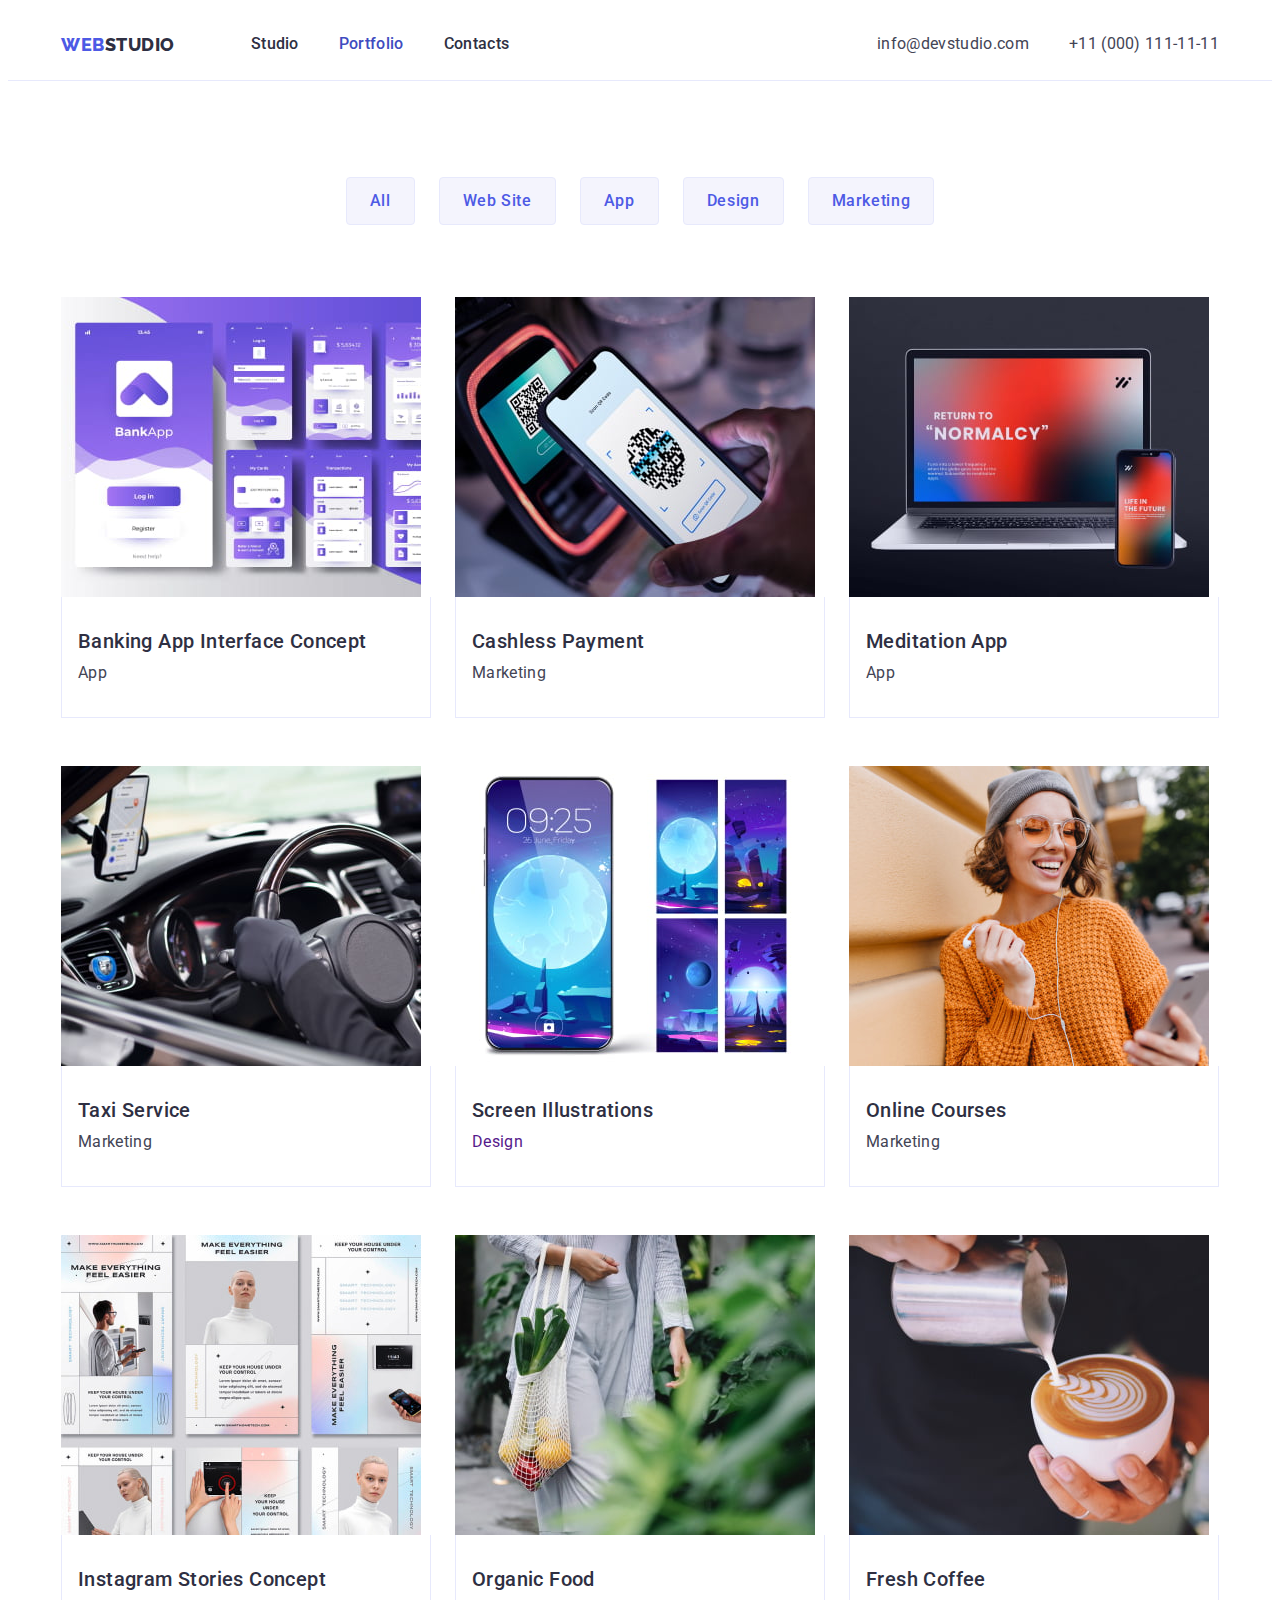
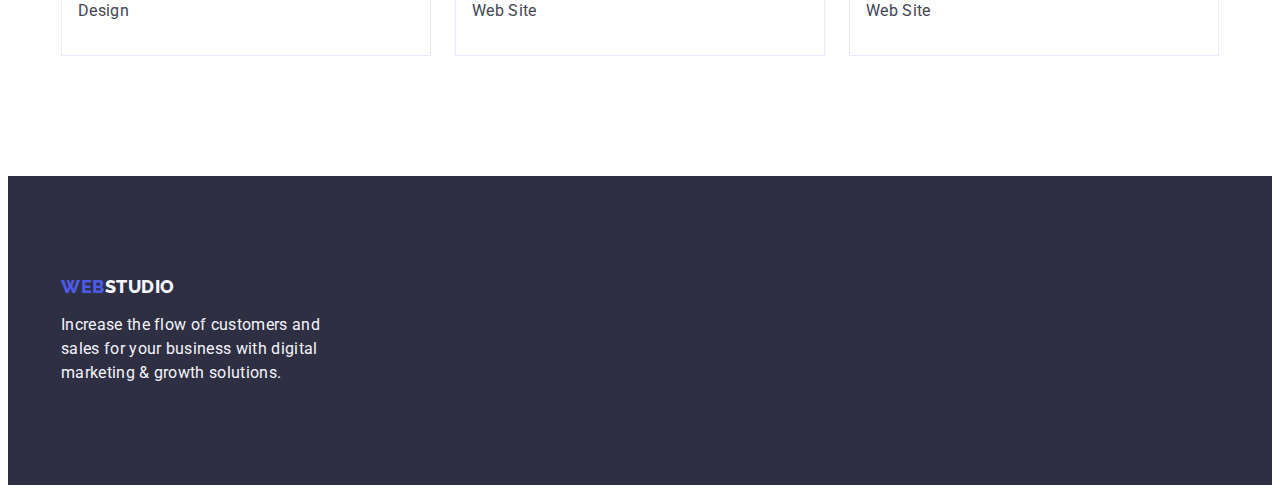
==== portfolio.html @ 54daf39f "Initial commit" ====
<!DOCTYPE html>
<html lang="en">
  <head>
    <meta charset="UTF-8" />
    <meta http-equiv="X-UA-Compatible" content="IE=edge" />
    <meta name="viewport" content="width=device-width, initial-scale=1.0" />
    <title>Portfolio</title>
    <!-- Fonts -->
    <link rel="preconnect" href="https://fonts.googleapis.com" />
    <link rel="preconnect" href="https://fonts.gstatic.com" crossorigin />
    <link
      href="https://fonts.googleapis.com/css2?family=Raleway:wght@800&family=Roboto:wght@400;500;700;900&display=swap"
      rel="stylesheet"
    />
    <!-- Modern-normalize -->
    <link
      rel="stylesheet"
      href="https://cdnjs.cloudflare.com/ajax/libs/modern-normalize/1.1.0/modern-normalize.min.css"
      integrity="sha512-wpPYUAdjBVSE4KJnH1VR1HeZfpl1ub8YT/NKx4PuQ5NmX2tKuGu6U/JRp5y+Y8XG2tV+wKQpNHVUX03MfMFn9Q=="
      crossorigin="anonymous"
      referrerpolicy="no-referrer"
    />
    <!-- Сustom styles -->
    <link rel="stylesheet" href="./css/styles.css" />
  </head>

  <body class="page">
    <!-- Header -->
    <header class="header">
      <div class="container">
        <nav class="site-nav">
          <a class="header-logo link" href="./index.html"
            >Web<span class="header-logo-studio">Studio</span></a
          >
          <ul class="nav-list list">
            <li class="nav-item">
              <a class="nav-link link" href="./index.html">Studio</a>
            </li>
            <li class="nav-item">
              <a class="nav-link link current" href="./portfolio.html"
                >Portfolio</a
              >
            </li>
            <li class="nav-item">
              <a class="nav-link link" href="">Contacts</a>
            </li>
          </ul>
        </nav>
        <address class="address">
          <ul class="address-list list">
            <li class="address-item">
              <a class="address-link link" href="mailto:info@devstudio.com"
                >info@devstudio.com</a
              >
            </li>
            <li class="address-item">
              <a class="address-link link" href="tel:+110001111111"
                >+11 (000) 111-11-11</a
              >
            </li>
          </ul>
        </address>
      </div>
    </header>

    <main class="main">
      <!-- Portfolio -->
      <section class="portfolio section">
        <div class="container">
          <h1 class="portfolio-title visually-hidden title">Portfolio cards</h1>
          <ul class="portfolio-buttons list">
            <li class="item">
              <button class="portfolio-btn btn" type="button">All</button>
            </li>

            <li class="item">
              <button class="portfolio-btn btn" type="button">Web Site</button>
            </li>

            <li class="item">
              <button class="portfolio-btn btn" type="button">App</button>
            </li>

            <li class="item">
              <button class="portfolio-btn btn" type="button">Design</button>
            </li>
            
            <li class="item">
              <button class="portfolio-btn btn" type="button">Marketing</button>
            </li>
          </ul>

          <ul class="portfolio-cards list">
            <li class="item">
              <a class="link" href="">
                <img
                  src="./images/portfolio/portfolio-img-1.jpg"
                  alt="Bank App"
                  width="360"
                  height="300"
                />
                <div class="portfolio-txt-card">
                  <h2 class="portfolio-subtitle subtitle">
                    Banking App Interface Concept
                  </h2>
                  <p class="portfolio-text text">App</p>
                </div>
              </a>
            </li>

            <li class="item">
              <a class="link" href="">
                <img
                  src="./images/portfolio/portfolio-img-2.jpg"
                  alt="Mobile"
                  width="360"
                  height="300"
                />
                <div class="portfolio-txt-card">
                  <h2 class="portfolio-subtitle subtitle">Cashless Payment</h2>
                  <p class="portfolio-text text">Marketing</p>
                </div>
              </a>
            </li>

            <li class="item">
              <a class="link" href="">
                <img
                  src="./images/portfolio/portfolio-img-3.jpg"
                  alt="Mobile and laptop"
                  width="360"
                  height="300"
                />
                <div class="portfolio-txt-card">
                  <h2 class="portfolio-subtitle subtitle">Meditation App</h2>
                  <p class="portfolio-text text">App</p>
                </div>
              </a>
            </li>

            <li class="item">
              <a class="link" href="">
                <img
                  src="./images/portfolio/portfolio-img-4.jpg"
                  alt="Driver taxi"
                  width="360"
                  height="300"
                />
                <div class="portfolio-txt-card">
                  <h2 class="portfolio-subtitle subtitle">Taxi Service</h2>
                  <p class="portfolio-text text">Marketing</p>
                </div>
              </a>
            </li>

            <li class="item">
              <a class="link" href="">
                <img
                  src="./images/portfolio/portfolio-img-5.jpg"
                  alt="Wallpaper mobile"
                  width="360"
                  height="300"
                />
                <div class="portfolio-txt-card">
                  <h2 class="portfolio-subtitle subtitle">
                    Screen Illustrations
                  </h2>
                  <p class="portfolio-txt text">Design</p>
                </div>
              </a>
            </li>

            <li class="item">
              <a class="link" href="">
                <img
                  src="./images/portfolio/portfolio-img-6.jpg"
                  alt="Woman"
                  width="360"
                  height="300"
                />
                <div class="portfolio-txt-card">
                  <h2 class="portfolio-subtitle subtitle">Online Courses</h2>
                  <p class="portfolio-text text">Marketing</p>
                </div>
              </a>
            </li>

            <li class="item">
              <a class="link" href="">
                <img
                  src="./images/portfolio/portfolio-img-7.jpg"
                  alt="Instagram stories"
                  width="360"
                  height="300"
                />
                <div class="portfolio-txt-card">
                  <h2 class="portfolio-subtitle subtitle">
                    Instagram Stories Concept
                  </h2>
                  <p class="portfolio-text text">Design</p>
                </div>
              </a>
            </li>

            <li class="item">
              <a class="link" href="">
                <img
                  src="./images/portfolio/portfolio-img-8.jpg"
                  alt="Organic food"
                  width="360"
                  height="300"
                />
                <div class="portfolio-txt-card">
                  <h2 class="portfolio-subtitle subtitle">Organic Food</h2>
                  <p class="portfolio-text text">Web Site</p>
                </div>
              </a>
            </li>

            <li class="item">
              <a class="link" href="">
                <img
                  src="./images/portfolio/portfolio-img-9.jpg"
                  alt="Coffee"
                  width="360"
                  height="300"
                />
                <div class="portfolio-txt-card">
                  <h2 class="portfolio-subtitle subtitle">Fresh Coffee</h2>
                  <p class="portfolio-text text">Web Site</p>
                </div>
              </a>
            </li>
          </ul>
        </div>
      </section>
    </main>

    <!-- Footer -->
    <footer class="footer">
      <div class="container">
        <a class="footer-logo link" href="./index.html"
          >Web<span class="footer-logo-studio">Studio</span></a
        >
        <p class="footer-text text">
          Increase the flow of customers and sales for your business with
          digital marketing & growth solutions.
        </p>
      </div>
    </footer>
  </body>
</html>
---- css/styles.css ----
:root {
  /** Fonts */
  --primary-font: 'Roboto', sans-serif;
  --secondary-font: 'Raleway', sans-serif;

  /** Logo txt colors */
  --primary-logo-cl: #4d5ae5;
  --secondary-logo-cl: #2e2f42;
  --footer-studio-cl: #f4f4fd;

  /** Text colors */
  --primary-txt-cl: #434455;
  --secondary-txt-cl: #2e2f42;
  --hero-txt-cl: #ffffff;
  --footer-txt-cl: #f4f4fd;
  --accent-link-txt-cl: #404bbf;

  /** Background colors */
  --page-bgd-cl: #ffffff;
  --header-bgd-cl: #2e2f42;
  --team-bgd-cl: #f4f4fd;  
  --footer-bgd-cl: #2e2f42;

  /** Buttons text colors */
  --btn-hero-txt-cl: #ffffff;
  --btns-portfolio-txt-cl: #4d5ae5;
  --accent-btns-portfolio-txt-cl: #ffffff;

  /** Buttons background colors */
  --btn-hero-bgd-cl: #4d5ae5;
  --btns-portfolio-bgd-cl: #f4f4fd;
  --accent-btns-bgd-cl: #404bbf;

  /** Buttons border color */
  --btns-portfolio-border-cl: #e7e9fc;

  /** Header line color */
  --header-line-cl: #e7e9fc;

  /** Portfolio cards */
  --cards-bgd-cl: #ffffff;
  --portfolio-cards-border-cl: #E7E9FC;
}

.page {
  font-family: var(--primary-font);

  color: var(--primary-txt-cl);
  background-color: var(--page-bgd-cl);
}

/** === Reset === */

h1,
h2,
h3,
h4,
h5,
h6,
p {
  margin-top: 0px;
  margin-bottom: 0px;
}

ul {
  margin-top: 0px;
  margin-bottom: 0px;
  padding-left: 0px;
}

img {
  display: block; 
  
  max-width: 100%;
  height: auto;
}

address {
  font-style: normal;
}

button {
  cursor: pointer;  
}

.link {
  text-decoration: none;
}

.list {
  list-style: none;
}

/** === General === */

.section {
  padding-top: 120px;
  padding-bottom: 120px;
}

.container {
  width: 1158px;
  padding-left: 15px;
  padding-right: 15px;
  margin-left: auto;
  margin-right: auto;
}

.visually-hidden {
  position: absolute;
  width: 1px;
  height: 1px;
  margin: -1px;
  border: 0;
  padding: 0;

  white-space: nowrap;
  clip-path: inset(100%);
  clip: rect(0 0 0 0);
  overflow: hidden;
}

.btn {
  font-weight: 500;
  font-size: 16px;
  line-height: calc(24 / 16);
}

.section .title {
  margin-bottom: 72px;

  font-size: 36px;
  line-height: calc(40 / 36);
  letter-spacing: 0.02em;

  text-transform: capitalize;
  text-align: center;

  color: var(--secondary-txt-cl);
}

.section .subtitle {
  font-weight: 500;
  font-size: 20px;
  line-height: calc(24 / 20);
  letter-spacing: 0.02em;

  color: var(--secondary-txt-cl);
}

.text {
  font-size: 16px;
  line-height: calc(24 / 16);
  letter-spacing: 0.02em;
}

/**========== Header ==========*/

.header > .container {
  display: flex;
  align-items: center;
  justify-content: space-between;
}

.site-nav {
  display: flex;
  align-items: center;  
}

.nav-list {
  display: flex;
  align-items: center;  
}

.address-list {
  display: flex;
  align-items: center;  
}

.header-logo {
  margin-right: 76px;
}

.nav-item:not(:last-child) {
  margin-right: 40px;
}

.address-item:first-child {
  margin-right: 40px;
}

.header {
  padding-top: 24px;
  padding-bottom: 24px;

  border-bottom: 1px solid var(--header-line-cl);
}

.header-logo {
  font-family: var(--secondary-font);
  font-weight: 800;
  font-size: 18px;
  line-height: calc(21 / 18);
  letter-spacing: 0.03em;    

  text-transform: uppercase;

  color: var(--primary-logo-cl);
}

.header-logo-studio {
  color: var(--secondary-logo-cl);
}

.nav-link {
  font-weight: 500;
  font-size: 16px;
  line-height: calc(24 / 16);
  letter-spacing: 0.02em;

  color: var(--secondary-txt-cl);
}

.nav-list .link:hover,
.nav-list .link:focus,
.nav-list .link.current,
.address-list .link:hover,
.address-list .link:focus {
  color: var(--accent-link-txt-cl);
}

.address-link {
  font-weight: 400;
  font-size: 16px;
  line-height: calc(24 / 16);
  letter-spacing: 0.02em;

  color: currentColor;
}

/**========== Hero ========== */

.hero {
  padding-top: 188px;
  padding-bottom: 188px;

  background-color: var(--header-bgd-cl);
}

.hero-title {
  margin-bottom: 48px;
  margin-right: auto;
  margin-left: auto;
  max-width: 496px;

  font-size: 56px;
  line-height: calc(60 / 56);
  letter-spacing: 0.02em;
  text-align: center;

  color: var(--hero-txt-cl);
}

.hero-btn {
  display: block;
  margin-right: auto;
  margin-left: auto;
  padding: 16px 32px;
  min-width: 169px;  

  font-family: inherit;
  letter-spacing: 0.04em;

  color: var(--btn-hero-txt-cl);  
  background-color: var(--btn-hero-bgd-cl);

  border: none;
  box-shadow: 0px 4px 4px rgba(0, 0, 0, 0.15);
  border-radius: 4px;
}

.hero-btn:hover,
.hero-btn:focus {
  background-color: var(--accent-btns-bgd-cl);
}

/**========== Feature ==========*/

.feature-list {
  display: flex;
  justify-content: space-between;
}

.feature-item {
  width: 264px;
}

.feature-subtitle {
  margin-bottom: 8px;
}

/**========== What are we doing ==========*/

.works {
  padding-top: 0px;
}

.works-list {
  display: flex;
  flex-wrap: wrap;
  column-gap: 24px;
  row-gap: 24px;   
}

.works-item {
  flex-basis: calc((100% - 48px) / 3);  
}

/**========== Our team ==========*/

.team {
  background-color: var(--team-bgd-cl);
}

.team-list {
  display: flex;
  flex-wrap: wrap;
  column-gap: 24px; 
  row-gap: 24px;   
}

.team-item {
  flex-basis: calc((100% - 72px) / 4);  

  background-color: var(--cards-bgd-cl);

  box-shadow: 0px 1px 6px rgba(46, 47, 66, 0.08),
    0px 1px 1px rgba(46, 47, 66, 0.16), 0px 2px 1px rgba(46, 47, 66, 0.08);
  border-radius: 0px 0px 4px 4px;
}

.team-txt-card {
  padding: 32px 0px;
}

.team-subtitle {  
  margin-bottom: 8px;

  text-align: center;
}

.team-text {
  text-align: center;
}

/**========== Footer ==========*/

.footer {
  padding-top: 100px;
  padding-bottom: 100px;
}

.footer-logo {
  display: inline-block;
  margin-bottom: 16px;

  font-family: var(--secondary-font);
  font-weight: 800;
  font-size: 18px;
  line-height: calc(21 / 18);
  letter-spacing: 0.03em;

  text-transform: uppercase;

  color: var(--primary-logo-cl);
}

.footer-logo-studio {
  color: var(--footer-studio-cl);
}

.footer-text {
  width: 264px;

  color: var(--footer-txt-cl);
}

.footer {
  background-color: var(--footer-bgd-cl);
}

/**========== Portfolio ==========*/

.portfolio {
  padding-top: 96px;
}

.portfolio-buttons {
  display: flex;
  justify-content: center;

  margin-bottom: 72px;
}

.portfolio-cards {
  display: flex;
  flex-wrap: wrap;
  column-gap: 24px;
  row-gap: 48px;  
}

.portfolio-buttons > .item:not(:last-child) {
  margin-right: 24px;
}

.portfolio-btn { 
  padding: 11px 23px;

  font-family: inherit;
  letter-spacing: 0.04em;

  color: var(--btns-portfolio-txt-cl);
  background-color: var(--btns-portfolio-bgd-cl);

  border: 1px solid var(--btns-portfolio-border-cl);
  border-radius: 4px;
}

.portfolio-btn:hover,
.portfolio-btn:focus {
  color: var(--accent-btns-portfolio-txt-cl);
  background-color: var(--accent-btns-bgd-cl);
}

.portfolio-subtitle {  
  margin-bottom: 8px;  
}

.portfolio-text { 
  color: var(--primary-txt-cl);
}

.portfolio-cards > .item {
  flex-basis: calc((100% - 48px) / 3);
  
  background-color: var(--cards-bgd-cl);  
}

.portfolio-txt-card {
  padding: 32px 16px;

  border: 1px solid var(--portfolio-cards-border-cl);
  border-top: 0px;  
}
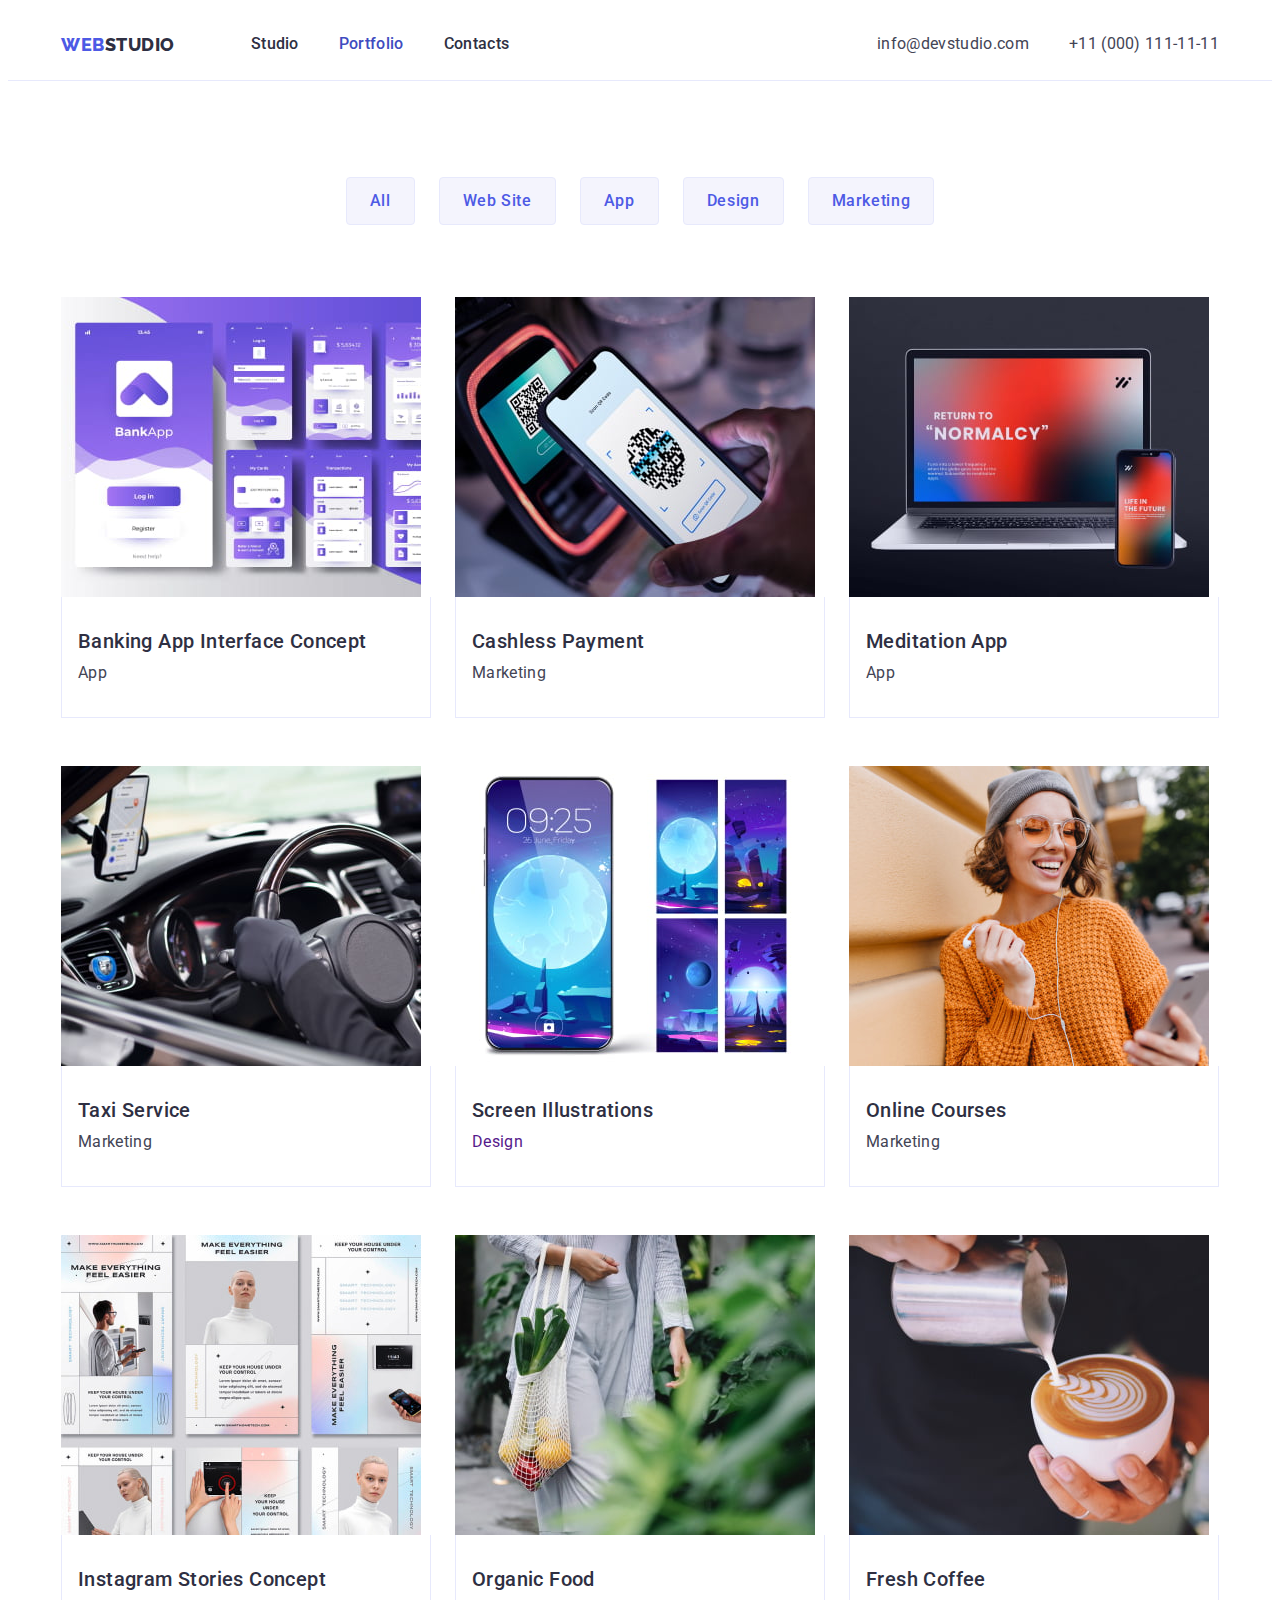
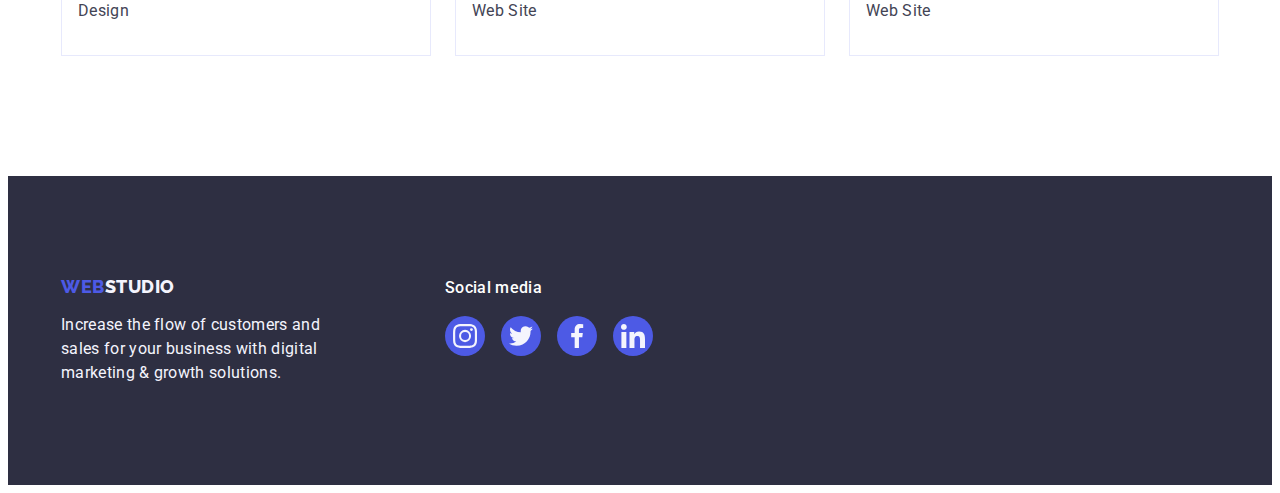
==== commit 30d2d96e: "Update portfolio.html" ====
--- a/portfolio.html
+++ b/portfolio.html
@@ -84,7 +84,7 @@
             <li class="item">
               <button class="portfolio-btn btn" type="button">Design</button>
             </li>
-            
+
             <li class="item">
               <button class="portfolio-btn btn" type="button">Marketing</button>
             </li>
@@ -239,13 +239,61 @@
     <!-- Footer -->
     <footer class="footer">
       <div class="container">
-        <a class="footer-logo link" href="./index.html"
-          >Web<span class="footer-logo-studio">Studio</span></a
-        >
-        <p class="footer-text text">
-          Increase the flow of customers and sales for your business with
-          digital marketing & growth solutions.
-        </p>
+        <div class="footer-logo-text">
+          <a class="footer-logo link" href="./index.html"
+            >Web<span class="footer-logo-studio">Studio</span></a
+          >
+          <p class="footer-text text">
+            Increase the flow of customers and sales for your business with
+            digital marketing & growth solutions.
+          </p>
+        </div>
+
+        <div class="footer-social">
+          <h3 class="social-media">Social media</h3>
+          <ul class="footer-social-list list">
+            <li class="footer-social-item item">
+              <a
+                class="footer-social-link link"
+                href="https://www.instagram.com/"
+                target="_blank"
+                rel="noopener noreferrer nofollow"
+                ><svg aria-label="instagram" class="icon-instagram icon">
+                  <use href="./images/icons.svg#icon-instagram"></use></svg
+              ></a>
+            </li>
+            <li class="footer-social-item item">
+              <a
+                class="footer-social-link link"
+                href="https://twitter.com/"
+                target="_blank"
+                rel="noopener noreferrer nofollow"
+                ><svg aria-label="twitter" class="icon-twitter icon">
+                  <use href="./images/icons.svg#icon-twitter"></use></svg
+              ></a>
+            </li>
+            <li class="footer-social-item item">
+              <a
+                class="footer-social-link link"
+                href="https://www.facebook.com/"
+                target="_blank"
+                rel="noopener noreferrer nofollow"
+                ><svg aria-label="twitter" class="icon-twitter icon">
+                  <use href="./images/icons.svg#icon-facebook"></use></svg
+              ></a>
+            </li>
+            <li class="footer-social-item item">
+              <a
+                class="footer-social-link link"
+                href="https://ua.linkedin.com/"
+                target="_blank"
+                rel="noopener noreferrer nofollow"
+                ><svg aria-label="linkedin" class="icon-linkedin icon">
+                  <use href="./images/icons.svg#icon-linkedin"></use></svg
+              ></a>
+            </li>
+          </ul>
+        </div>
       </div>
     </footer>
   </body>
--- a/css/styles.css
+++ b/css/styles.css
@@ -14,11 +14,12 @@
   --hero-txt-cl: #ffffff;
   --footer-txt-cl: #f4f4fd;
   --accent-link-txt-cl: #404bbf;
+  --footer-social-txt-cl: #ffffff;
 
   /** Background colors */
   --page-bgd-cl: #ffffff;
-  --header-bgd-cl: #2e2f42;
-  --team-bgd-cl: #f4f4fd;  
+  --hero-bgd-cl: #2e2f42;
+  --team-bgd-cl: #f4f4fd;
   --footer-bgd-cl: #2e2f42;
 
   /** Buttons text colors */
@@ -37,9 +38,19 @@
   /** Header line color */
   --header-line-cl: #e7e9fc;
 
-  /** Portfolio cards */
+  /** Cards */
   --cards-bgd-cl: #ffffff;
-  --portfolio-cards-border-cl: #E7E9FC;
+  --portfolio-cards-border-cl: #e7e9fc;
+
+  /** Icons color */
+--feature-icons-bgd: #F4F4FD;
+--social-links-cl: #F4F4FD; 
+--social-links-bgd: #4D5AE5;
+--social-links-accent-bgd: #404BBF;
+--customers-links-cl: #8E8F99;
+--customers-links-accent-cl: #404BBF;
+--customers-border-links-cl: #8E8F99;
+--customers-border-links-accent-cl: #404BBF;
 }
 
 .page {
@@ -69,8 +80,8 @@
 }
 
 img {
-  display: block; 
-  
+  display: block;
+
   max-width: 100%;
   height: auto;
 }
@@ -80,7 +91,7 @@
 }
 
 button {
-  cursor: pointer;  
+  cursor: pointer;
 }
 
 .link {
@@ -159,40 +170,41 @@
 .header > .container {
   display: flex;
   align-items: center;
-  justify-content: space-between;
 }
 
 .site-nav {
   display: flex;
-  align-items: center;  
-}
-
-.nav-list {
-  display: flex;
-  align-items: center;  
-}
-
+  align-items: center;
+}
+
+.nav-list,
 .address-list {
   display: flex;
-  align-items: center;  
+  align-items: center;
+}
+
+.nav-item:not(:last-child),
+.address-item:not(:last-child) {
+  margin-right: 40px;
+}
+
+.address {
+  margin-left: auto;
 }
 
 .header-logo {
-  margin-right: 76px;
-}
-
-.nav-item:not(:last-child) {
-  margin-right: 40px;
-}
-
-.address-item:first-child {
-  margin-right: 40px;
-}
-
-.header {
+  margin-right: 76px;  
+}
+
+.nav-link,
+.address-link {
+  display: inline-block;
+
   padding-top: 24px;
   padding-bottom: 24px;
-
+}
+
+.header {
   border-bottom: 1px solid var(--header-line-cl);
 }
 
@@ -201,7 +213,7 @@
   font-weight: 800;
   font-size: 18px;
   line-height: calc(21 / 18);
-  letter-spacing: 0.03em;    
+  letter-spacing: 0.03em;
 
   text-transform: uppercase;
 
@@ -240,11 +252,29 @@
 
 /**========== Hero ========== */
 
+.bg-hero {
+  background-color: var(--hero-bgd-cl);
+}
+
+.overlay {
+  max-width: 1440px;
+  min-height: 600px;
+
+  margin-left: auto;
+  margin-right: auto;
+
+  background-image: linear-gradient(
+      rgba(46, 47, 66, 0.7),
+      rgba(46, 47, 66, 0.7)
+    ),
+    url("../images/hero/people-office.jpg");  
+  background-size: cover;
+  background-position: center;
+}
+
 .hero {
   padding-top: 188px;
   padding-bottom: 188px;
-
-  background-color: var(--header-bgd-cl);
 }
 
 .hero-title {
@@ -266,12 +296,12 @@
   margin-right: auto;
   margin-left: auto;
   padding: 16px 32px;
-  min-width: 169px;  
+  min-width: 169px;
 
   font-family: inherit;
   letter-spacing: 0.04em;
 
-  color: var(--btn-hero-txt-cl);  
+  color: var(--btn-hero-txt-cl);
   background-color: var(--btn-hero-bgd-cl);
 
   border: none;
@@ -288,11 +318,29 @@
 
 .feature-list {
   display: flex;
-  justify-content: space-between;
+  gap: 24px;
 }
 
 .feature-item {
-  width: 264px;
+  flex-basis: calc((100% - 72px) / 4);
+}
+
+.feature .icon {
+  width: 64px;
+  height: 64px;
+}
+
+.feature-icon {
+  display: flex;
+  justify-content: center;
+  align-items: center;
+
+  margin-bottom: 8px;
+  height: 112px;
+
+  background-color: var(--feature-icons-bgd);
+
+  border-radius: 4px;  
 }
 
 .feature-subtitle {
@@ -309,11 +357,11 @@
   display: flex;
   flex-wrap: wrap;
   column-gap: 24px;
-  row-gap: 24px;   
+  row-gap: 24px;
 }
 
 .works-item {
-  flex-basis: calc((100% - 48px) / 3);  
+  flex-basis: calc((100% - 48px) / 3);
 }
 
 /**========== Our team ==========*/
@@ -325,12 +373,12 @@
 .team-list {
   display: flex;
   flex-wrap: wrap;
-  column-gap: 24px; 
-  row-gap: 24px;   
+  column-gap: 24px;
+  row-gap: 24px;
 }
 
 .team-item {
-  flex-basis: calc((100% - 72px) / 4);  
+  flex-basis: calc((100% - 72px) / 4);
 
   background-color: var(--cards-bgd-cl);
 
@@ -340,17 +388,82 @@
 }
 
 .team-txt-card {
-  padding: 32px 0px;
-}
-
-.team-subtitle {  
+  padding: 32px 0px;  
+}
+
+.team-subtitle {
   margin-bottom: 8px;
 
   text-align: center;
 }
 
 .team-text {
-  text-align: center;
+  margin-bottom: 8px;
+
+  text-align: center;  
+}
+
+/**========== Our team (social) ==========*/
+
+.team-social-list {
+  display: flex;  
+  justify-content: center;
+  gap: 24px;
+}
+
+.team-social-link {
+  display: flex;  
+  justify-content: center;
+  align-items: center;    
+  width: 40px;
+  height: 40px;
+  
+  background-color: var(--social-links-bgd);  
+  
+  border-radius: 50%;
+}
+
+.team-social-link:hover,
+.team-social-link:focus {
+  background-color: var(--social-links-accent-bgd);
+}
+
+.team .icon {
+  width: 16px;
+  height: 16px;
+  fill: var(--social-links-cl);
+}
+
+/**========== Customers ==========*/
+
+.customers-list {
+  display: flex;
+  justify-content: center;
+  gap: 24px;
+}
+
+.customers-link {
+  display: flex;
+  justify-content: center;
+  align-items: center;
+  width: 168px;
+  height: 88px;
+
+  border: 1px solid var(--customers-border-links-cl);
+  border-radius: 4px;
+
+  fill: var(--customers-links-cl);
+}
+
+.customers-link:hover,
+.customers-link:focus {
+  border: 1px solid var(--customers-border-links-accent-cl);  
+  fill: var(--customers-links-accent-cl);
+}
+
+.client-logo {
+  width: 104px;
+  height: 56px;  
 }
 
 /**========== Footer ==========*/
@@ -358,6 +471,14 @@
 .footer {
   padding-top: 100px;
   padding-bottom: 100px;
+}
+
+.footer >.container {
+  display: flex;
+}
+
+.footer-logo-text {
+  margin-right: 120px;
 }
 
 .footer-logo {
@@ -389,6 +510,49 @@
   background-color: var(--footer-bgd-cl);
 }
 
+/**========== Footer (social) ==========*/
+
+.social-media {
+margin-bottom: 16px;
+
+font-weight: 500;
+font-size: 16px;
+line-height: calc(24 / 16);
+letter-spacing: 0.02em;
+
+color: var(--footer-social-txt-cl);
+}
+
+.footer-social-list {
+  display: flex;
+  justify-content: left;
+  gap: 16px;
+}
+
+.footer-social-link {
+  display: flex;  
+  justify-content: center;
+  align-items: center;    
+  width: 40px;
+  height: 40px;
+  
+  background-color: var(--social-links-bgd);  
+  
+  border-radius: 50%;
+}
+
+.footer-social-link:hover,
+.footer-social-link:focus {
+  background-color: var(--social-links-accent-bgd);
+
+}
+
+.footer .icon {
+  width: 24px;
+  height: 24px;
+  fill: var(--social-links-cl);
+}
+
 /**========== Portfolio ==========*/
 
 .portfolio {
@@ -406,14 +570,14 @@
   display: flex;
   flex-wrap: wrap;
   column-gap: 24px;
-  row-gap: 48px;  
+  row-gap: 48px;
 }
 
 .portfolio-buttons > .item:not(:last-child) {
   margin-right: 24px;
 }
 
-.portfolio-btn { 
+.portfolio-btn {
   padding: 11px 23px;
 
   font-family: inherit;
@@ -430,25 +594,33 @@
 .portfolio-btn:focus {
   color: var(--accent-btns-portfolio-txt-cl);
   background-color: var(--accent-btns-bgd-cl);
-}
-
-.portfolio-subtitle {  
-  margin-bottom: 8px;  
-}
-
-.portfolio-text { 
+
+  box-shadow: 0px 3px 1px rgba(0, 0, 0, 0.1), 0px 2px 1px rgba(0, 0, 0, 0.08),
+    0px 2px 2px rgba(0, 0, 0, 0.12);
+}
+
+.portfolio-subtitle {
+  margin-bottom: 8px;
+}
+
+.portfolio-text {
   color: var(--primary-txt-cl);
 }
 
 .portfolio-cards > .item {
   flex-basis: calc((100% - 48px) / 3);
-  
-  background-color: var(--cards-bgd-cl);  
+
+  background-color: var(--cards-bgd-cl);
+}
+
+.portfolio-cards > .item:hover {
+  box-shadow: 0px 1px 6px rgba(46, 47, 66, 0.08),
+    0px 1px 1px rgba(46, 47, 66, 0.16), 0px 2px 1px rgba(46, 47, 66, 0.08);
 }
 
 .portfolio-txt-card {
   padding: 32px 16px;
 
   border: 1px solid var(--portfolio-cards-border-cl);
-  border-top: 0px;  
+  border-top: 0px;
 }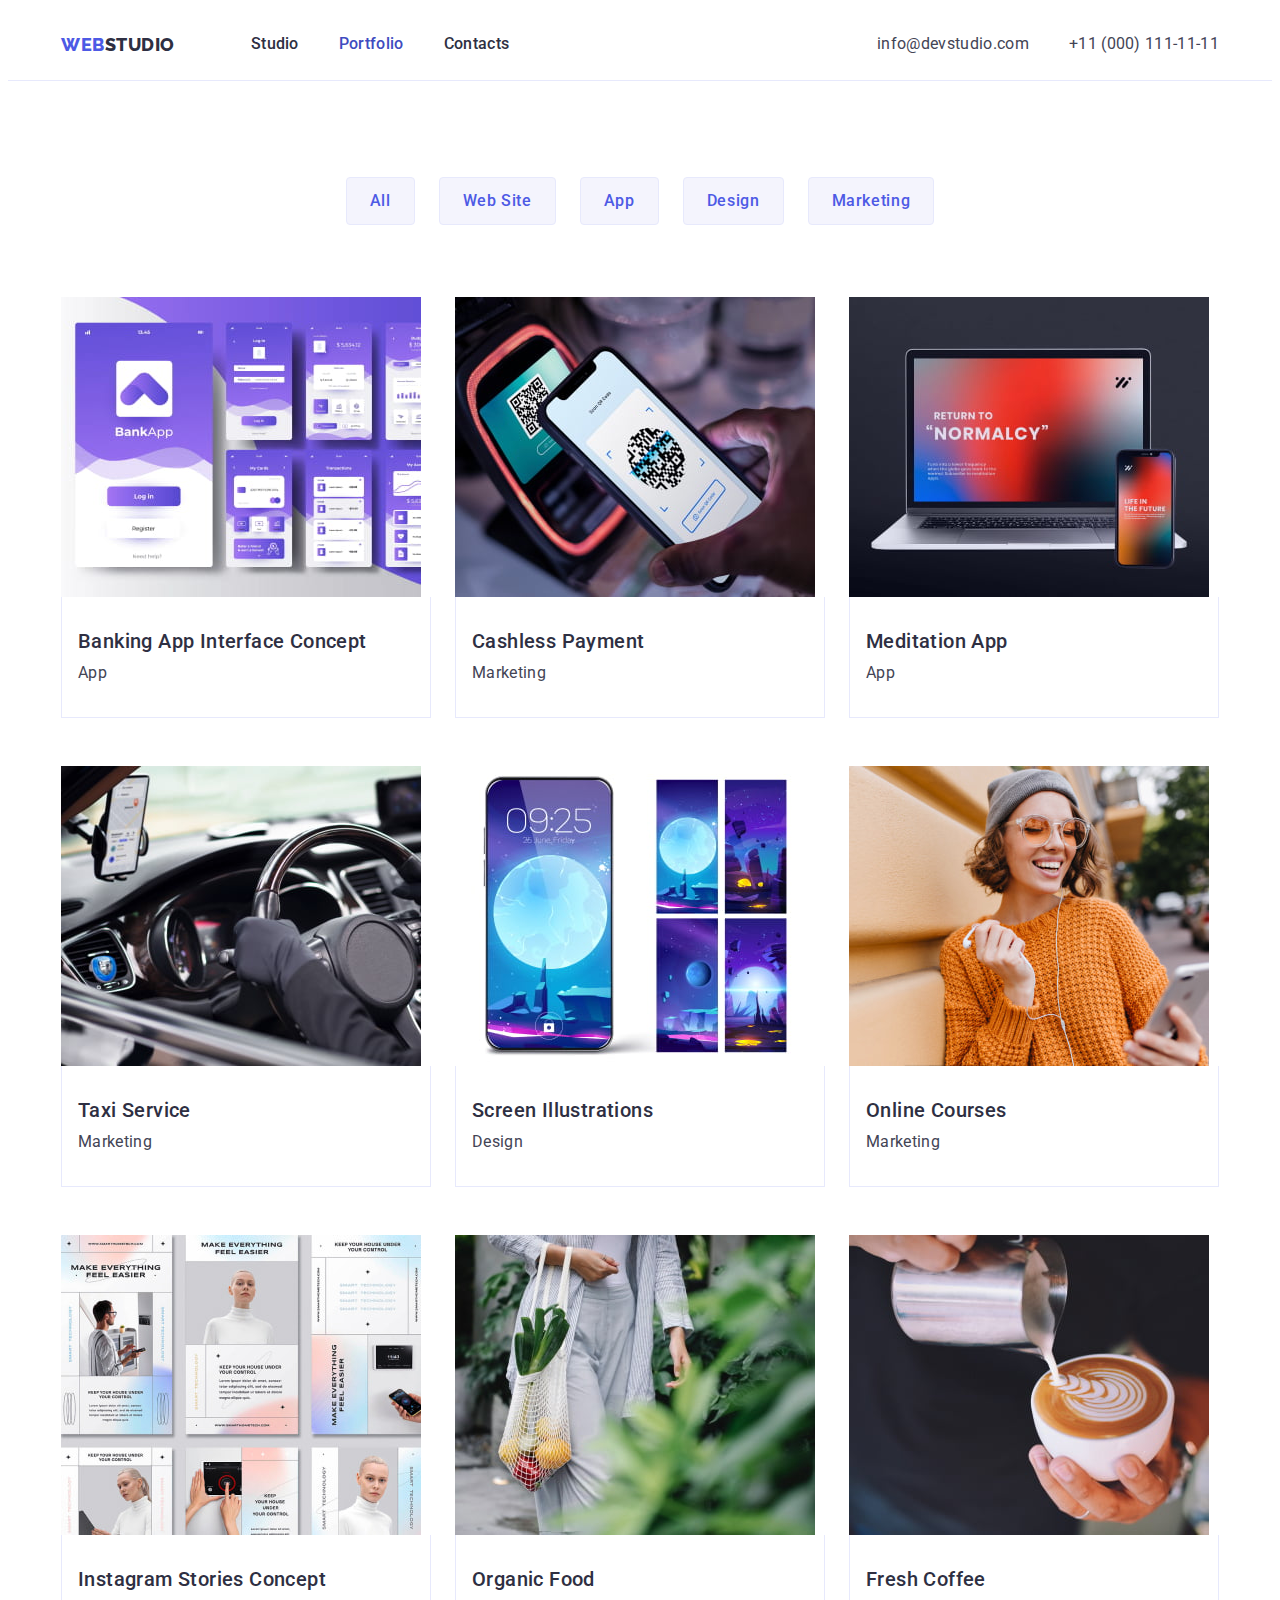
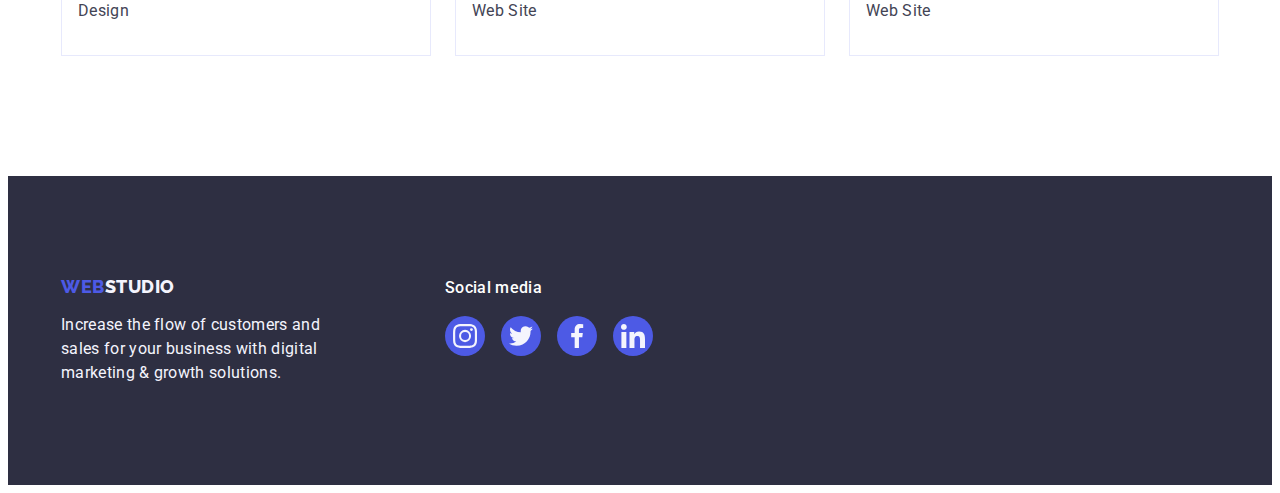
==== commit ab5c1ce9: "Update portfolio.html" ====
--- a/portfolio.html
+++ b/portfolio.html
@@ -165,7 +165,7 @@
                   <h2 class="portfolio-subtitle subtitle">
                     Screen Illustrations
                   </h2>
-                  <p class="portfolio-txt text">Design</p>
+                  <p class="portfolio-text text">Design</p>
                 </div>
               </a>
             </li>
@@ -250,7 +250,7 @@
         </div>
 
         <div class="footer-social">
-          <h3 class="social-media">Social media</h3>
+          <p class="social-media">Social media</p>
           <ul class="footer-social-list list">
             <li class="footer-social-item item">
               <a
--- a/css/styles.css
+++ b/css/styles.css
@@ -43,14 +43,15 @@
   --portfolio-cards-border-cl: #e7e9fc;
 
   /** Icons color */
---feature-icons-bgd: #F4F4FD;
---social-links-cl: #F4F4FD; 
---social-links-bgd: #4D5AE5;
---social-links-accent-bgd: #404BBF;
---customers-links-cl: #8E8F99;
---customers-links-accent-cl: #404BBF;
---customers-border-links-cl: #8E8F99;
---customers-border-links-accent-cl: #404BBF;
+  --feature-icons-bgd: #f4f4fd;
+  --social-links-cl: #f4f4fd;
+  --social-links-bgd: #4d5ae5;
+  --social-links-accent-bgd: #404bbf;
+  --customers-links-cl: #8e8f99;
+  --customers-links-accent-cl: #404bbf;
+  --customers-border-links-cl: #8e8f99;
+  --customers-border-links-accent-cl: #404bbf;
+  --social-links-accent-footer-bgd: #31d0aa;
 }
 
 .page {
@@ -193,7 +194,7 @@
 }
 
 .header-logo {
-  margin-right: 76px;  
+  margin-right: 76px;
 }
 
 .nav-link,
@@ -252,10 +253,6 @@
 
 /**========== Hero ========== */
 
-.bg-hero {
-  background-color: var(--hero-bgd-cl);
-}
-
 .overlay {
   max-width: 1440px;
   min-height: 600px;
@@ -263,13 +260,16 @@
   margin-left: auto;
   margin-right: auto;
 
+  background-size: cover;
+  background-repeat: no-repeat;
+  background-position: center;
   background-image: linear-gradient(
       rgba(46, 47, 66, 0.7),
       rgba(46, 47, 66, 0.7)
     ),
-    url("../images/hero/people-office.jpg");  
-  background-size: cover;
-  background-position: center;
+    url('../images/hero/people-office.jpg');
+
+  background-color: var(--hero-bgd-cl);
 }
 
 .hero {
@@ -336,11 +336,13 @@
   align-items: center;
 
   margin-bottom: 8px;
+
+  width: 100%;
   height: 112px;
 
   background-color: var(--feature-icons-bgd);
 
-  border-radius: 4px;  
+  border-radius: 4px;
 }
 
 .feature-subtitle {
@@ -388,7 +390,7 @@
 }
 
 .team-txt-card {
-  padding: 32px 0px;  
+  padding: 32px 0px;
 }
 
 .team-subtitle {
@@ -400,26 +402,32 @@
 .team-text {
   margin-bottom: 8px;
 
-  text-align: center;  
+  text-align: center;
 }
 
 /**========== Our team (social) ==========*/
 
+.team-social-item {
+  width: 40px;
+  height: 40px;
+}
+
 .team-social-list {
-  display: flex;  
+  display: flex;
   justify-content: center;
   gap: 24px;
 }
 
 .team-social-link {
-  display: flex;  
+  display: flex;
   justify-content: center;
-  align-items: center;    
-  width: 40px;
-  height: 40px;
-  
-  background-color: var(--social-links-bgd);  
-  
+  align-items: center;
+  width: 100%;
+  height: 100%;
+
+  color: var(--social-links-cl);
+  background-color: var(--social-links-bgd);
+
   border-radius: 50%;
 }
 
@@ -431,7 +439,8 @@
 .team .icon {
   width: 16px;
   height: 16px;
-  fill: var(--social-links-cl);
+
+  fill: currentColor;
 }
 
 /**========== Customers ==========*/
@@ -442,28 +451,35 @@
   gap: 24px;
 }
 
+.customers-item {
+  flex-basis: calc((100% - 120px) / 6);
+  height: 88px;
+}
+
 .customers-link {
   display: flex;
   justify-content: center;
   align-items: center;
-  width: 168px;
-  height: 88px;
+  width: 100%;
+  height: 100%;
 
   border: 1px solid var(--customers-border-links-cl);
   border-radius: 4px;
 
-  fill: var(--customers-links-cl);
+  color: var(--customers-links-cl);
+}
+
+.client-logo {
+  width: 104px;
+  height: 56px;
+
+  fill: currentColor;
 }
 
 .customers-link:hover,
 .customers-link:focus {
-  border: 1px solid var(--customers-border-links-accent-cl);  
-  fill: var(--customers-links-accent-cl);
-}
-
-.client-logo {
-  width: 104px;
-  height: 56px;  
+  border: 1px solid var(--customers-border-links-accent-cl);
+  color: var(--customers-links-accent-cl);
 }
 
 /**========== Footer ==========*/
@@ -473,7 +489,7 @@
   padding-bottom: 100px;
 }
 
-.footer >.container {
+.footer > .container {
   display: flex;
 }
 
@@ -513,14 +529,14 @@
 /**========== Footer (social) ==========*/
 
 .social-media {
-margin-bottom: 16px;
-
-font-weight: 500;
-font-size: 16px;
-line-height: calc(24 / 16);
-letter-spacing: 0.02em;
-
-color: var(--footer-social-txt-cl);
+  margin-bottom: 16px;
+
+  font-weight: 500;
+  font-size: 16px;
+  line-height: calc(24 / 16);
+  letter-spacing: 0.02em;
+
+  color: var(--footer-social-txt-cl);
 }
 
 .footer-social-list {
@@ -529,28 +545,34 @@
   gap: 16px;
 }
 
-.footer-social-link {
-  display: flex;  
-  justify-content: center;
-  align-items: center;    
+.footer-social-item {
   width: 40px;
   height: 40px;
-  
-  background-color: var(--social-links-bgd);  
-  
+}
+
+.footer-social-link {
+  display: flex;
+  justify-content: center;
+  align-items: center;
+  width: 100%;
+  height: 100%;
+
+  color: var(--social-links-cl);
+  background-color: var(--social-links-bgd);
+
   border-radius: 50%;
 }
 
 .footer-social-link:hover,
 .footer-social-link:focus {
-  background-color: var(--social-links-accent-bgd);
-
+  background-color: var(--social-links-accent-footer-bgd);
 }
 
 .footer .icon {
   width: 24px;
   height: 24px;
-  fill: var(--social-links-cl);
+
+  fill: currentColor;
 }
 
 /**========== Portfolio ==========*/
@@ -594,6 +616,7 @@
 .portfolio-btn:focus {
   color: var(--accent-btns-portfolio-txt-cl);
   background-color: var(--accent-btns-bgd-cl);
+  border-color: var(--accent-btns-bgd-cl);
 
   box-shadow: 0px 3px 1px rgba(0, 0, 0, 0.1), 0px 2px 1px rgba(0, 0, 0, 0.08),
     0px 2px 2px rgba(0, 0, 0, 0.12);
@@ -613,7 +636,11 @@
   background-color: var(--cards-bgd-cl);
 }
 
-.portfolio-cards > .item:hover {
+.portfolio-cards .link {
+  display: block;
+}
+
+.portfolio-cards .link:hover {
   box-shadow: 0px 1px 6px rgba(46, 47, 66, 0.08),
     0px 1px 1px rgba(46, 47, 66, 0.16), 0px 2px 1px rgba(46, 47, 66, 0.08);
 }
@@ -623,4 +650,4 @@
 
   border: 1px solid var(--portfolio-cards-border-cl);
   border-top: 0px;
-}+}
